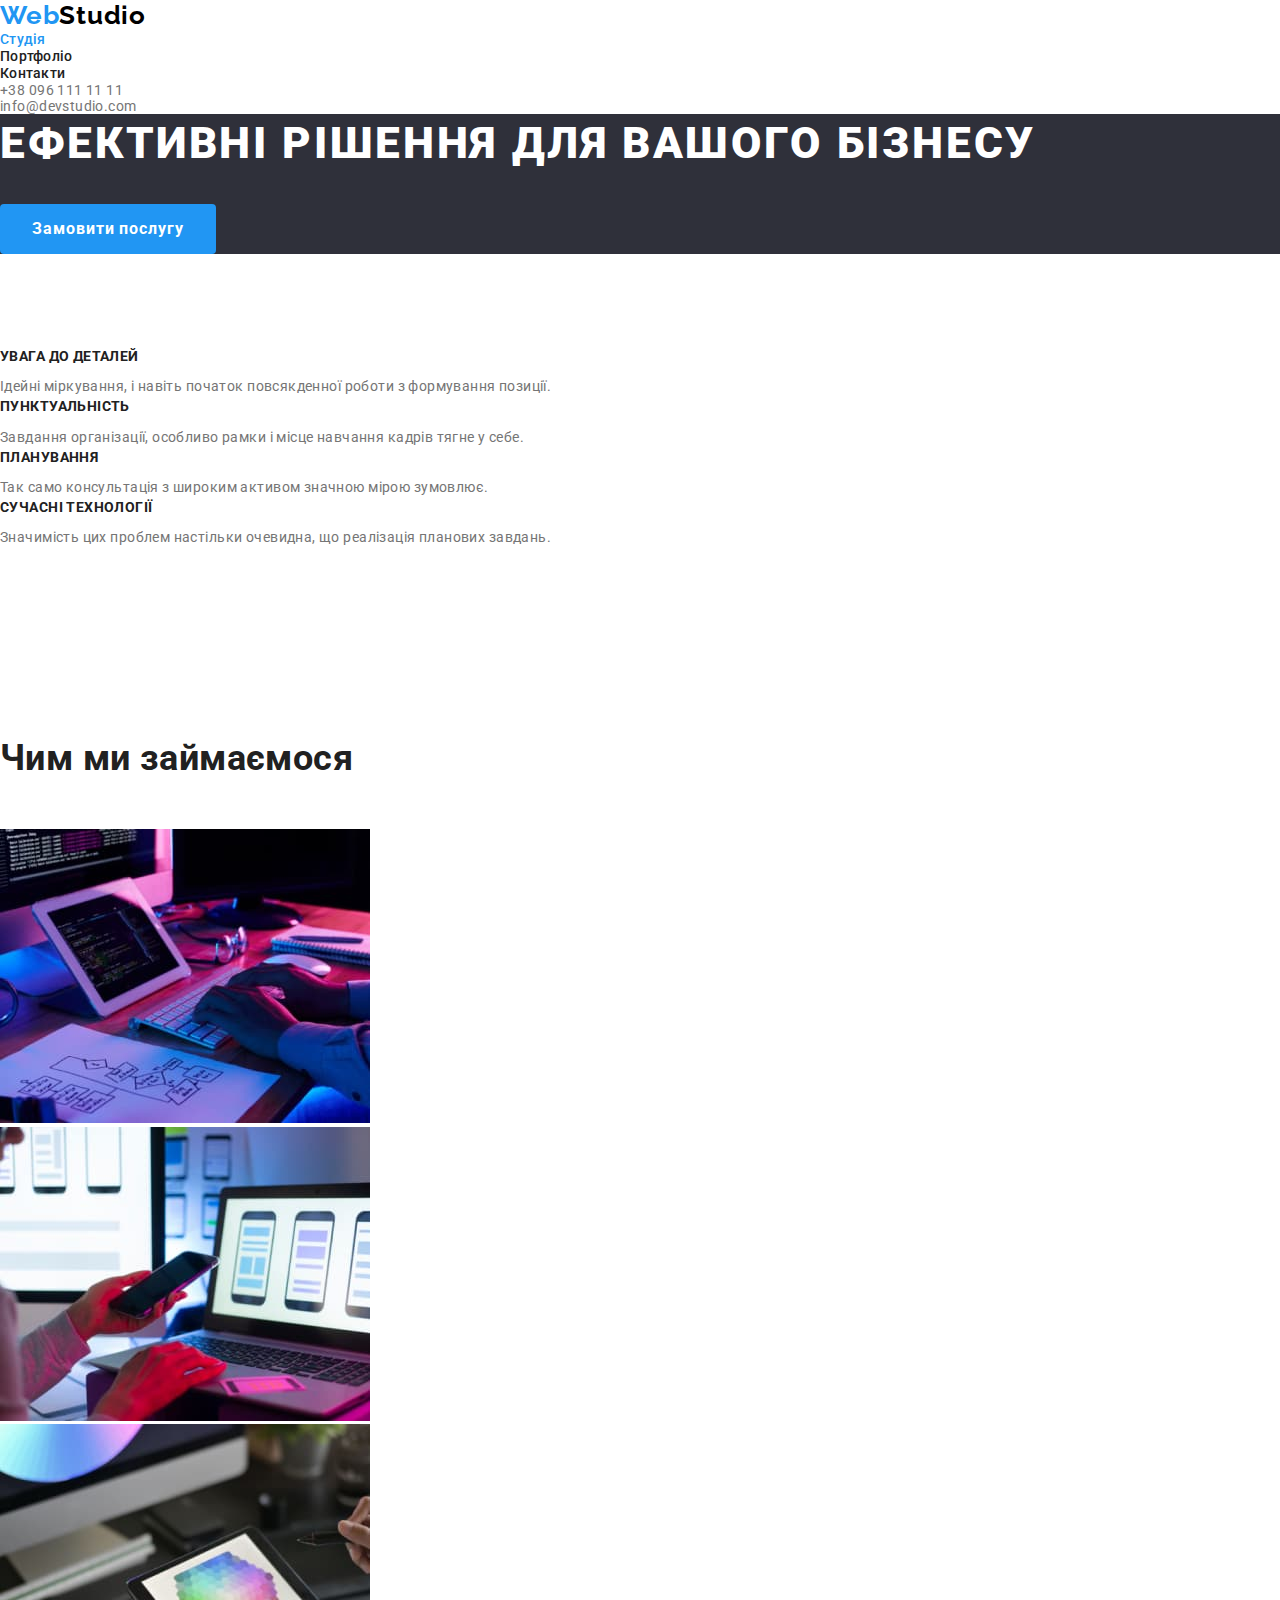
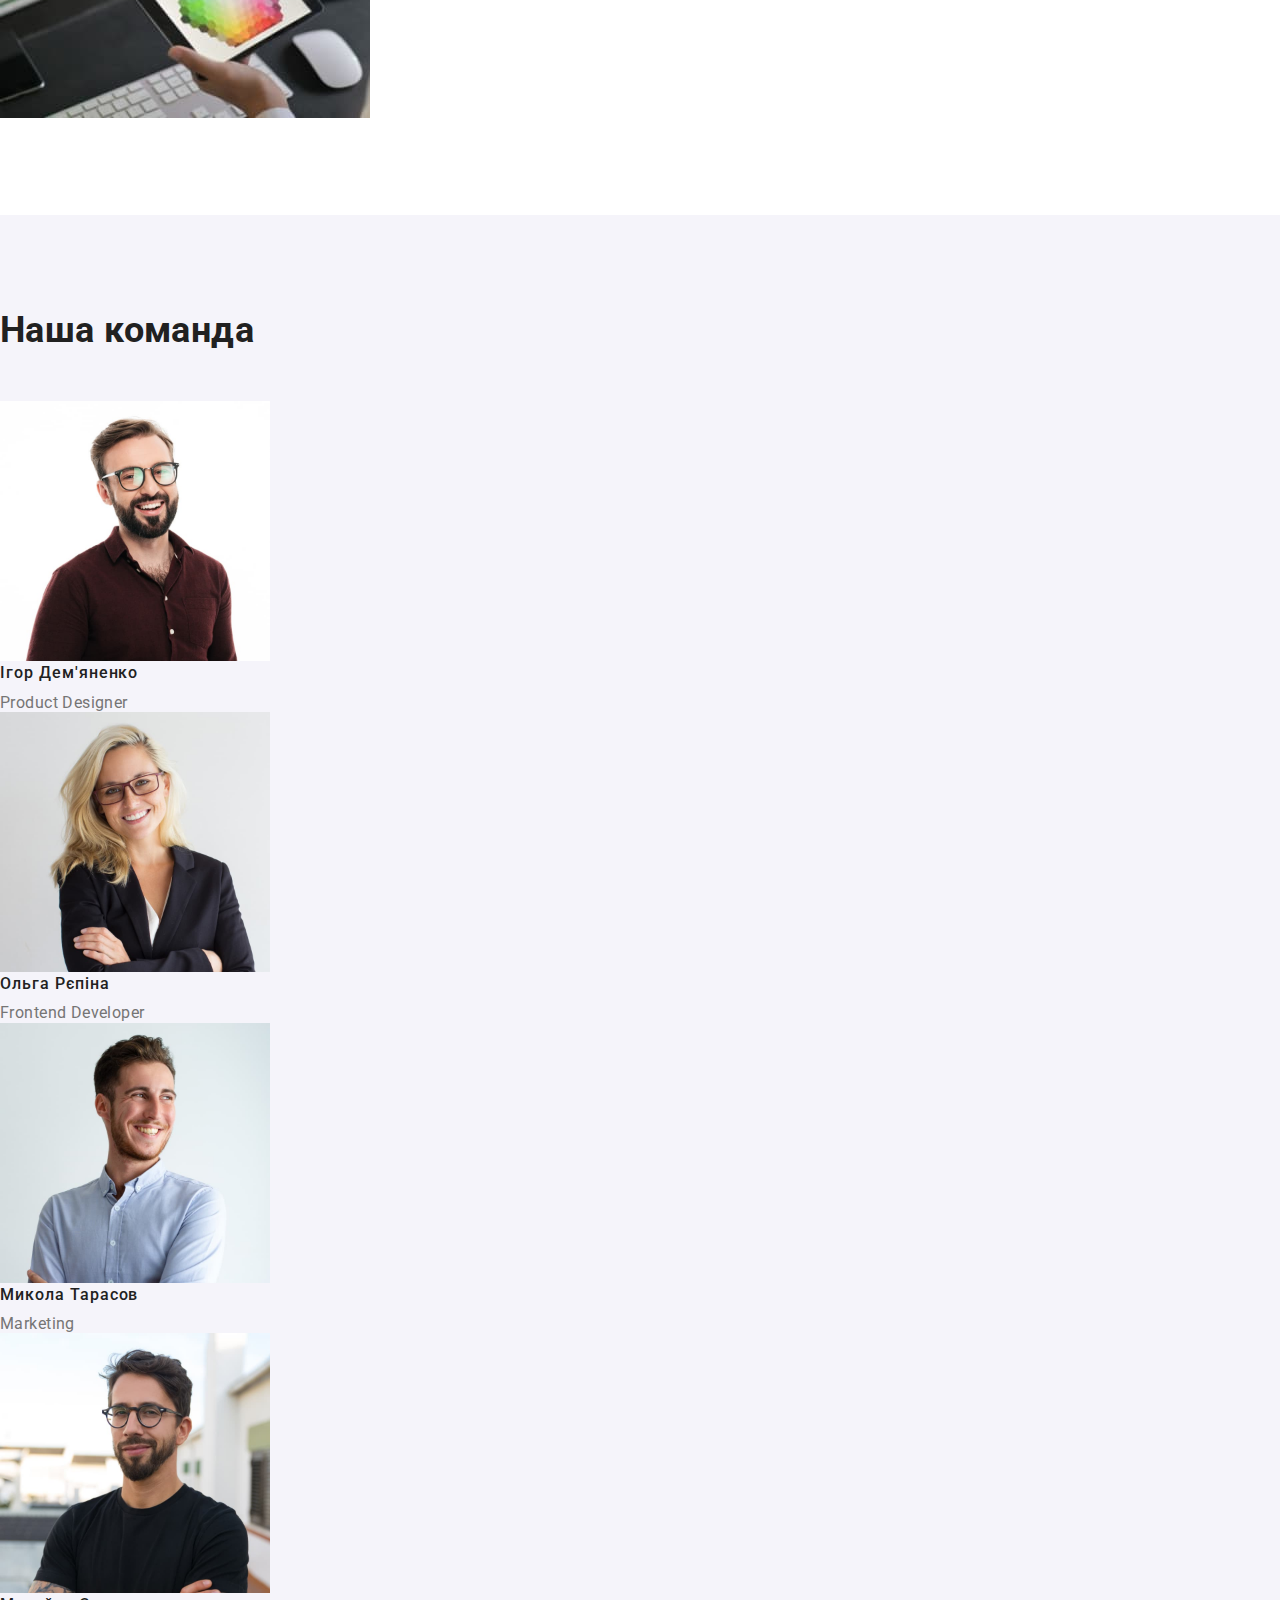
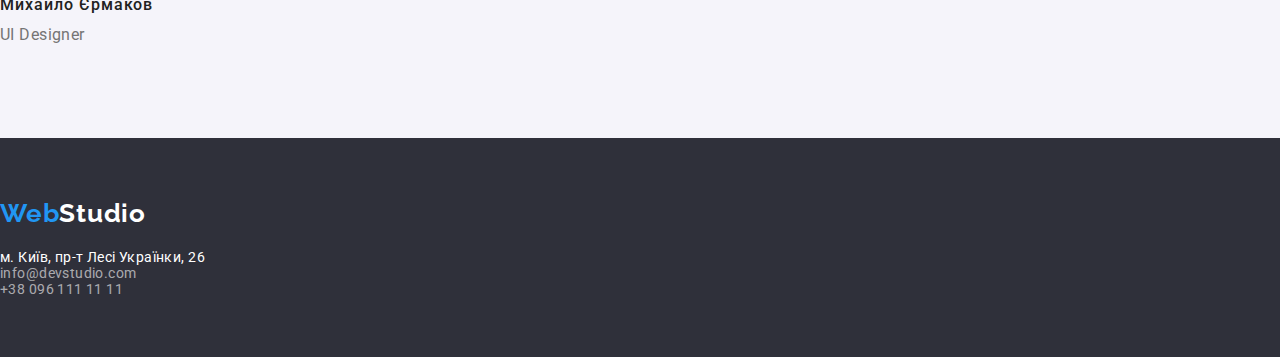
==== index.html @ 9800f2b8 "добавляє усі файли з ДЗ№2" ====
<!DOCTYPE html>
<html lang="uk">
  <head>
    <meta charset="UTF-8" />
    <meta http-equiv="X-UA-Compatible" content="IE=edge" />
    <meta name="viewport" content="width=device-width, initial-scale=1.0" />
    <title>Document</title>
    <link
      href="https://fonts.googleapis.com/css2?family=Raleway:wght@700&family=Roboto:wght@400;500;700;900&display=swap"
      rel="stylesheet"
    />
    <link
      rel="stylesheet"
      href="https://cdnjs.cloudflare.com/ajax/libs/modern-normalize/1.1.0/modern-normalize.min.css"
    />
    <link rel="stylesheet" href="./css/styles.css" />
  </head>
  <body>
    <!-- NAVIGATION -->
    <header>
      <a href="/index.html" class="logo">Web<span class="header-logo-studio">Studio</span> </a>
      <nav class="nav-menu">
        <ul>
          <li>
            <a class="nav-list-item current" href="./index.html">Студія</a>
          </li>
          <li>
            <a class="nav-list-item" href="./portfolio.html">Портфоліо</a>
          </li>
          <li>
            <a class="nav-list-item" href="#">Контакти</a>
          </li>
        </ul>
      </nav>
      <ul class="contact-menu">
        <li><a class="contact-link" href="tel:+380961111111">+38 096 111 11 11</a></li>
        <li><a class="contact-link" href="mailto:info@devstudio.com">info@devstudio.com</a></li>
      </ul>
    </header>

    <!-- CONTENT -->
    <main class="section">
      <!-- Герой -->
      <div class="hero">
        <h1 class="hero-title">Ефективні рішення для вашого бізнесу</h1>
        <button class="hero-btn btn" type="button">Замовити послугу</button>
      </div>

      <!-- FEATURES -->
      <section class="features">
        <h2 class="visually-hidden">Особливості</h2>
        <!-- Список особливостей -->
        <ul class="features-list">
          <li class="features-list-item">
            <h3 class="features-list-item title">Увага до деталей</h3>
            <p class="features-list-item text">
              Ідейні міркування, і навіть початок повсякденної роботи з формування позиції.
            </p>
          </li>
          <li>
            <h3 class="features-list-item title">Пунктуальність</h3>
            <p class="features-list-item text">
              Завдання організації, особливо рамки і місце навчання кадрів тягне у себе.
            </p>
          </li>
          <li>
            <h3 class="features-list-item title">Планування</h3>
            <p class="features-list-item text">
              Так само консультація з широким активом значною мірою зумовлює.
            </p>
          </li>
          <li>
            <h3 class="features-list-item title">Cучасні технології</h3>
            <p class="features-list-item text">
              Значимість цих проблем настільки очевидна, що реалізація планових завдань.
            </p>
          </li>
        </ul>
      </section>
      <!-- Чим займаємося -->

      <section class="our-works">
        <h2 class="our-works title">Чим ми займаємося</h2>
        <ul class="our-works-list">
          <li class="list-item">
            <img src="./images/img1.jpg" width="370" alt="<Будує структуру сайту" />
          </li>
          <li class="list-item">
            <img src="./images/img2.jpg" width="370" alt="<Перевіряє адаптивність" />
          </li>
          <li class="list-item">
            <img src="./images/img3.jpg" width="370" alt="<підбирає кольорову гамму" />
          </li>
        </ul>
      </section>

      <!-- TEAM -->
      <section class="team">
        <h2 class="team title">Наша команда</h2>
        <ul class="team-list">
          <li class="list-item">
            <article class="card">
              <img
                class="card-img"
                src="./images/img4.jpg"
                width="270"
                alt="Фото Ігора Дем'яненка"
              />
              <h3 class="card-title">Ігор Дем'яненко</h3>
              <p class="card-text">Product Designer</p>
            </article>
          </li>
          <li class="list-item">
            <article class="card">
              <img class="card-img" src="./images/img5.jpg" width="270" alt="Фото Ольги Рєпіної" />
              <h3 class="card-title">Ольга Рєпіна</h3>
              <p class="card-text">Frontend Developer</p>
            </article>
          </li>
          <li class="list-item">
            <article class="card">
              <img
                class="card-img"
                src="./images/img6.jpg"
                width="270"
                alt="Фото Миколи Тарасова"
              />
              <h3 class="card-title">Микола Тарасов</h3>
              <p class="card-text">Marketing</p>
            </article>
          </li>
          <li class="list-item">
            <article class="card">
              <img
                class="card-img"
                src="./images/img7.jpg"
                width="270"
                alt="Фото Михайла Єрмакова"
              />
              <h3 class="card-title">Михайло Єрмаков</h3>
              <p class="card-text">UI Designer</p>
            </article>
          </li>
        </ul>
      </section>
    </main>

    <!-- FOOTER -->
    <footer>
      <a href="/index.html" class="logo"> Web<span class="footer-logo-studio">Studio</span> </a>
      <address>
        <ul class="address-list">
          <li>
            <a
              class="map-link"
              href="https://goo.gl/maps/xNYMieT5mnS4n3E98"
              target="_blank"
              rel="noopener nofollow noreferrer"
              >м. Київ, пр-т Лесі Українки, 26</a
            >
          </li>
          <li><a href="mailto:info@devstudio.com">info@devstudio.com</a></li>
          <li><a href="tel:+380961111111">+38 096 111 11 11</a></li>
        </ul>
      </address>
    </footer>
  </body>
</html>
---- css/styles.css ----
:root {
  --title-black-color: #212121;
  --text-color: #757575;
  --blue-color: #2196f3;
  --white-color: #ffffff;
  --background-white: #f5f5f5;
  --background-gray: #f5f4fa;
  --footer-color: #2f303a;
  --address-color: rgba(255, 255, 255, 0.6);
  --outline: 2px solid tomato;
  --logo-black-color: #000000;
  --s: #eeeeee;

  --ss: #ececec;
}

/* ЗАГАЛЬНІ ПРАВИЛА */
html {
  box-sizing: border-box;
}

a {
  text-decoration: none;
}

ul {
  list-style-type: none;
  padding: 0;
  margin: 0;
}

body {
  font-family: roboto, sans-serif;
  font-size: 14px;
  letter-spacing: 0.03em;

  color: var(--text-color);
}
button {
  font-family: roboto, sans-serif;
}

h2,
h3,
h4,
h5,
h6 {
  color: var(--title-black-color);
  margin: 0;
  font-weight: 700;
}

h2 {
  font-size: 36px;
  line-height: 1.17;
  margin-bottom: 50px;
}

.visually-hidden {
  position: absolute;
  width: 1px;
  height: 1px;
  margin: -1px;
  border: 0;
  padding: 0;

  white-space: nowrap;
  clip-path: inset(100%);
  clip: rect(0 0 0 0);
  overflow: hidden;
}

/* HEADER */
.logo {
  font-family: Raleway, sans-serif;
  font-weight: 700;
  font-size: 26px;
  line-height: 1.19;
  /* identical to box height */
  letter-spacing: 0.03em;
  color: var(--blue-color);
}
.header-logo-studio {
  color: var(--logo-black-color);
}

.nav-list-item {
  font-weight: 500;
  font-size: 14px;
  line-height: 1.14;
  letter-spacing: 0.02em;

  color: var(--title-black-color);
}

.contact-menu a {
  color: var(--text-color);
}
.nav-menu a:hover,
.nav-menu a:focus,
.contact-menu a:hover,
.contact-menu a:focus,
.address-list a:hover,
.address-list a:focus {
  color: var(--blue-color);
}
.current {
  color: var(--blue-color);
}

.hero-title {
  font-weight: 900;
  font-size: 44px;
  line-height: 1.36;
  letter-spacing: 0.06em;
  text-transform: uppercase;
  margin: 0;

  color: var(--white-color);
}
.hero {
  background-color: var(--footer-color);
}
.hero-btn {
  font-weight: 700;
  font-size: 16px;
  line-height: 1.875;
  letter-spacing: 0.06em;

  min-width: 216px;
  height: 50px;

  color: var(--white-color);
  background-color: var(--blue-color);
  margin-top: 30px;
}
.btn {
  display: inline;
  border-radius: 4px;
  border: none;
  cursor: pointer;
}

/* FEATURES */

.features-list-item.title {
  text-transform: uppercase;
  font-size: 14px;
  line-height: 1.17;

  margin-bottom: 10px;
}
.features-list-item.text {
  font-size: 14px;
  line-height: 24px;
  /* or 171% */
  margin: 0;
  letter-spacing: 0.03em;

  color: var(--text-color);
}
section {
  padding: 94px 0;
}

/* OUR-WORKS */

/* TEAM */
section.team {
  background-color: var(--background-gray);
}
.card-title {
  font-weight: 500;
  font-size: 16px;
  line-height: 1.17;
  letter-spacing: 0.06em;
  margin-bottom: 10px;
}
.card-text {
  font-size: 16px;
  line-height: 1.19;
  color: var(--text-color);
  margin: 0;
}

/* FOOTER */
footer {
  background-color: var(--footer-color);
  padding: 60px 0;
}
address a {
  font-style: normal;
  color: var(--address-color);
}
.map-link {
  color: #ffffff;
}
footer .logo {
  display: inline-block;
  margin-bottom: 20px;
}
.footer-logo-studio {
  color: var(--white-color);
}

/* PORTFOLIO */
.filter-btn {
  font-weight: 500;
  font-size: 16px;
  line-height: 1.62;
  text-align: center;
  letter-spacing: 0.03em;

  min-width: 73px;
  height: 38px;

  padding: 6px 22px;
  margin-bottom: 50px;

  color: var(--title-black-color);
  background: var(--background-gray);
}
.filter .hidden {
  color: var(--title-black-color);
}
.works h2 {
  font-weight: 700;
  font-size: 18px;
  line-height: 2;
  letter-spacing: 0.06em;
  margin: 0 0 4px 0;

  color: var(--title-black-color);
}
.works p {
  font-size: 16px;
  line-height: 1.88;
  margin: 0;

  color: var(--text-color);
}
.filter-btn:hover,
.filter-btn:focus {
  background-color: var(--blue-color);
  color: var(--white-color);
}
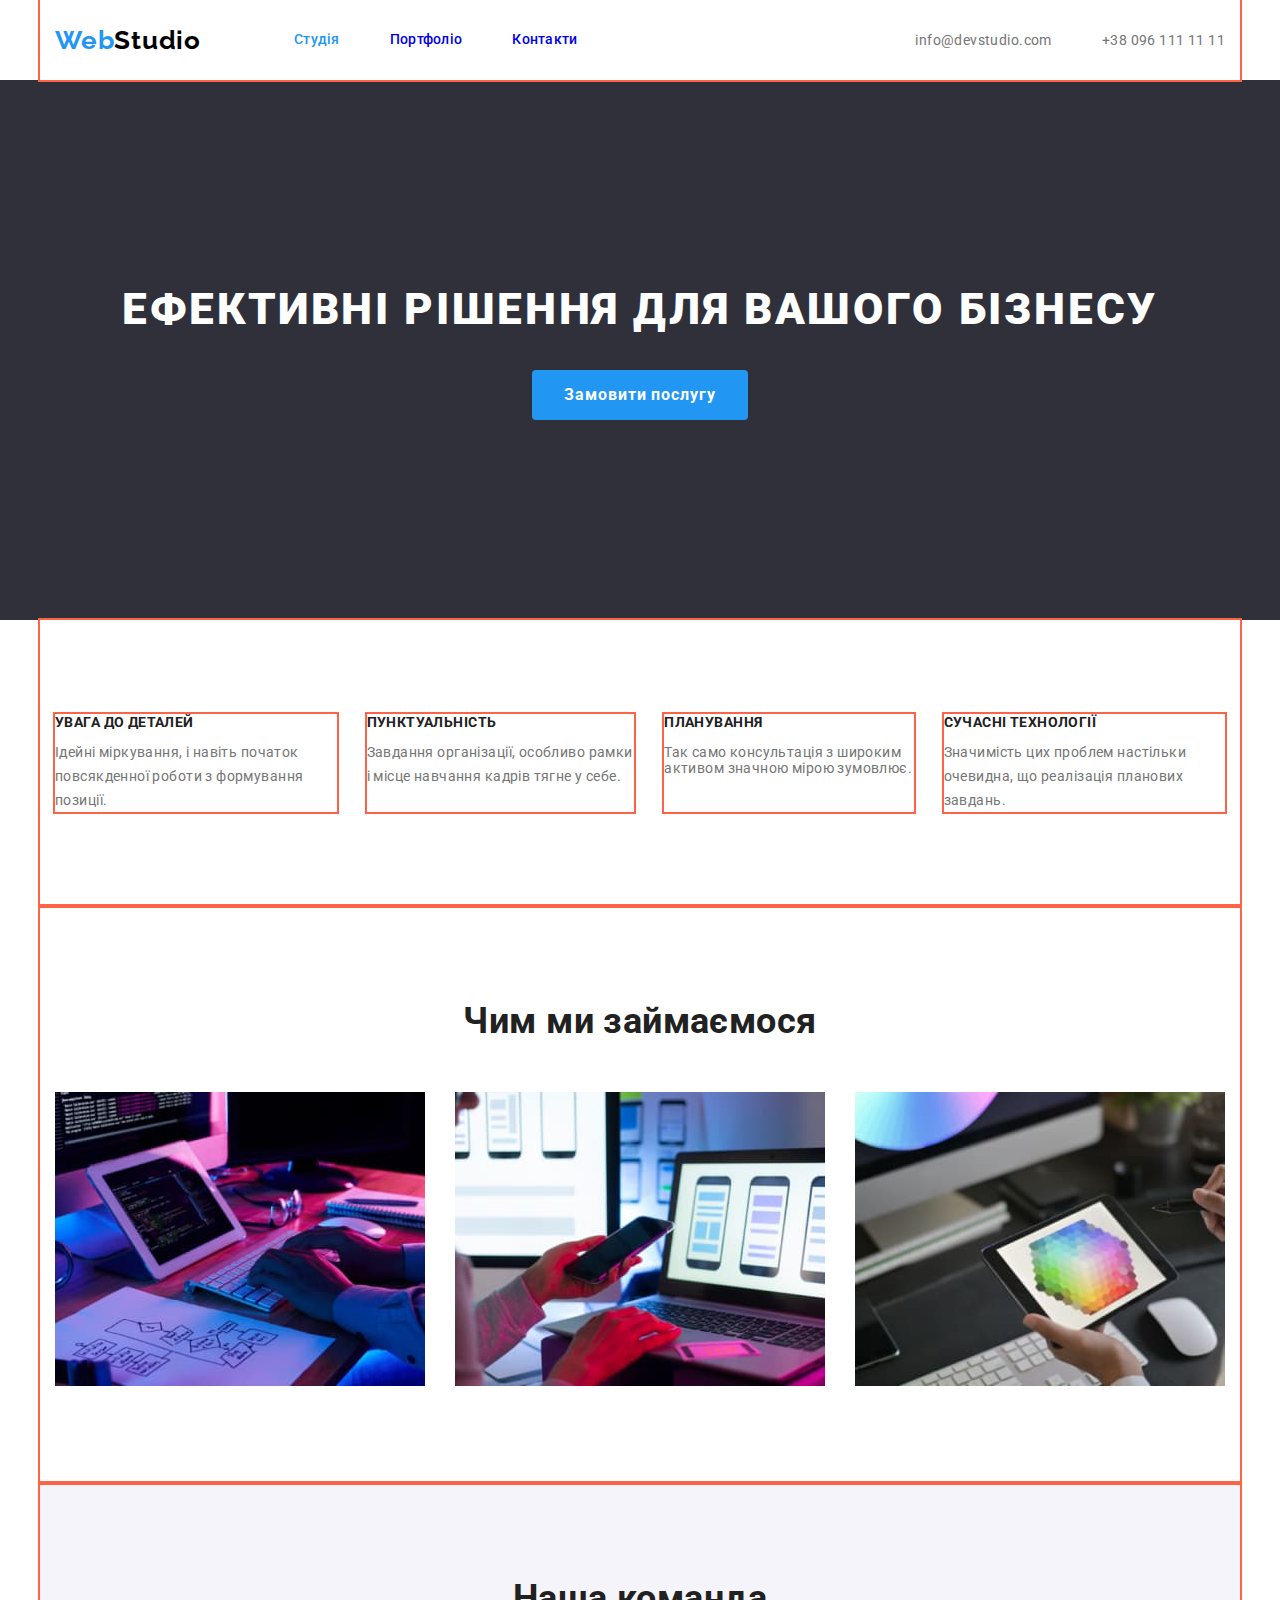
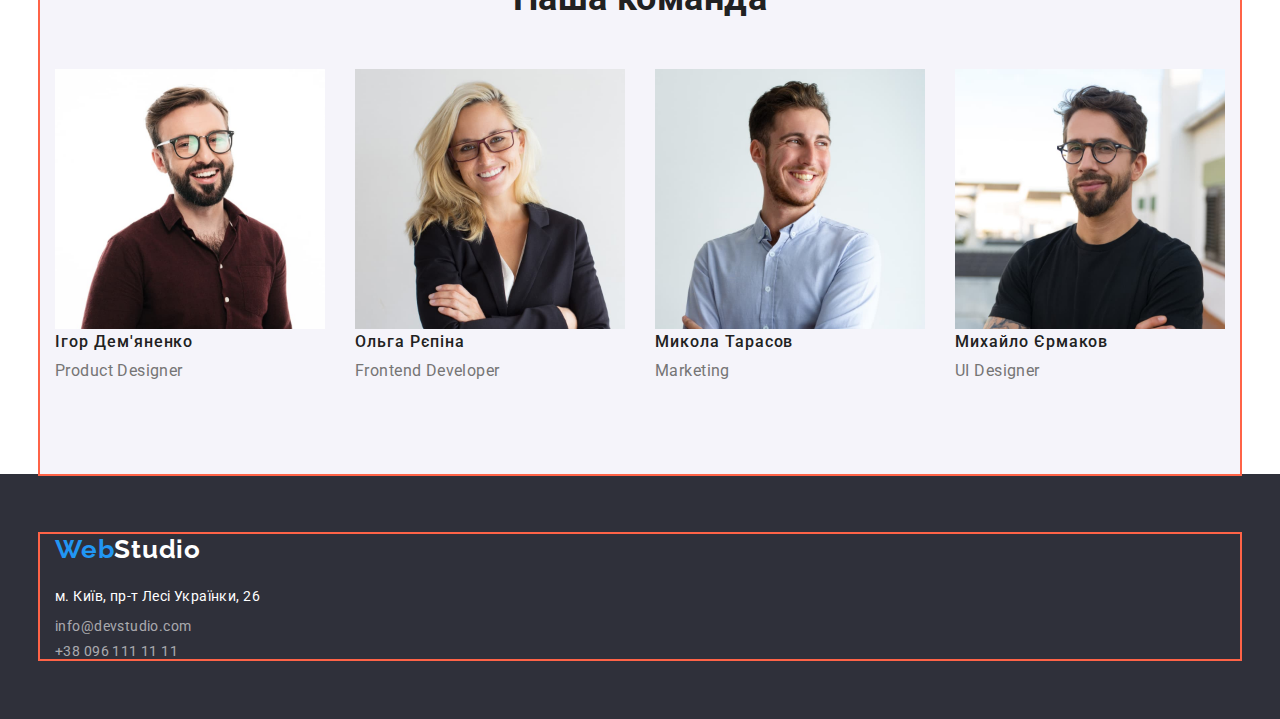
==== commit e6bf041f: "Оформляє повністю index" ====
--- a/index.html
+++ b/index.html
@@ -17,29 +17,36 @@
   </head>
   <body>
     <!-- NAVIGATION -->
-    <header>
-      <a href="/index.html" class="logo">Web<span class="header-logo-studio">Studio</span> </a>
-      <nav class="nav-menu">
-        <ul>
+    <header class="section">
+      <div class="header-container container">
+        <a href="/index.html" class="logo">Web<span class="header-logo-studio">Studio</span> </a>
+        <div class="nav-menu">
+          <nav>
+            <ul class="nav-list">
+              <li class="nav-list-item">
+                <a class="current" href="./index.html">Студія</a>
+              </li>
+              <li class="nav-list-item">
+                <a href="./portfolio.html">Портфоліо</a>
+              </li>
+              <li class="nav-list-item">
+                <a href="#">Контакти</a>
+              </li>
+            </ul>
+          </nav>
+        </div>
+
+        <ul class="contact-menu">
           <li>
-            <a class="nav-list-item current" href="./index.html">Студія</a>
+            <a class="contact-link mail" href="mailto:info@devstudio.com">info@devstudio.com</a>
           </li>
-          <li>
-            <a class="nav-list-item" href="./portfolio.html">Портфоліо</a>
-          </li>
-          <li>
-            <a class="nav-list-item" href="#">Контакти</a>
-          </li>
+          <li><a class="contact-link" href="tel:+380961111111">+38 096 111 11 11</a></li>
         </ul>
-      </nav>
-      <ul class="contact-menu">
-        <li><a class="contact-link" href="tel:+380961111111">+38 096 111 11 11</a></li>
-        <li><a class="contact-link" href="mailto:info@devstudio.com">info@devstudio.com</a></li>
-      </ul>
+      </div>
     </header>
 
     <!-- CONTENT -->
-    <main class="section">
+    <main>
       <!-- Герой -->
       <div class="hero">
         <h1 class="hero-title">Ефективні рішення для вашого бізнесу</h1>
@@ -47,31 +54,30 @@
       </div>
 
       <!-- FEATURES -->
-      <section class="features">
+      <section class="features section">
         <h2 class="visually-hidden">Особливості</h2>
         <!-- Список особливостей -->
-        <ul class="features-list">
-          <li class="features-list-item">
-            <h3 class="features-list-item title">Увага до деталей</h3>
-            <p class="features-list-item text">
+        <div class="container"></div>
+        <ul class="features-list container">
+          <li class="features-list-item outline">
+            <h3 class="title">Увага до деталей</h3>
+            <p class="text">
               Ідейні міркування, і навіть початок повсякденної роботи з формування позиції.
             </p>
           </li>
-          <li>
-            <h3 class="features-list-item title">Пунктуальність</h3>
-            <p class="features-list-item text">
+          <li class="features-list-item outline">
+            <h3 class="title">Пунктуальність</h3>
+            <p class="text">
               Завдання організації, особливо рамки і місце навчання кадрів тягне у себе.
             </p>
           </li>
-          <li>
-            <h3 class="features-list-item title">Планування</h3>
-            <p class="features-list-item text">
-              Так само консультація з широким активом значною мірою зумовлює.
-            </p>
+          <li class="features-list-item outline">
+            <h3 class="title">Планування</h3>
+            <p class="ext">Так само консультація з широким активом значною мірою зумовлює.</p>
           </li>
-          <li>
-            <h3 class="features-list-item title">Cучасні технології</h3>
-            <p class="features-list-item text">
+          <li class="features-list-item outline">
+            <h3 class="title">Cучасні технології</h3>
+            <p class="text">
               Значимість цих проблем настільки очевидна, що реалізація планових завдань.
             </p>
           </li>
@@ -79,7 +85,7 @@
       </section>
       <!-- Чим займаємося -->
 
-      <section class="our-works">
+      <section class="our-works section">
         <h2 class="our-works title">Чим ми займаємося</h2>
         <ul class="our-works-list">
           <li class="list-item">
@@ -95,10 +101,10 @@
       </section>
 
       <!-- TEAM -->
-      <section class="team">
+      <section class="team section">
         <h2 class="team title">Наша команда</h2>
         <ul class="team-list">
-          <li class="list-item">
+          <li class="team-list-item">
             <article class="card">
               <img
                 class="card-img"
@@ -110,14 +116,14 @@
               <p class="card-text">Product Designer</p>
             </article>
           </li>
-          <li class="list-item">
+          <li class="team-list-item">
             <article class="card">
               <img class="card-img" src="./images/img5.jpg" width="270" alt="Фото Ольги Рєпіної" />
               <h3 class="card-title">Ольга Рєпіна</h3>
               <p class="card-text">Frontend Developer</p>
             </article>
           </li>
-          <li class="list-item">
+          <li class="team-list-item">
             <article class="card">
               <img
                 class="card-img"
@@ -129,7 +135,7 @@
               <p class="card-text">Marketing</p>
             </article>
           </li>
-          <li class="list-item">
+          <li class="team-list-item">
             <article class="card">
               <img
                 class="card-img"
@@ -147,22 +153,26 @@
 
     <!-- FOOTER -->
     <footer>
-      <a href="/index.html" class="logo"> Web<span class="footer-logo-studio">Studio</span> </a>
-      <address>
-        <ul class="address-list">
-          <li>
-            <a
-              class="map-link"
-              href="https://goo.gl/maps/xNYMieT5mnS4n3E98"
-              target="_blank"
-              rel="noopener nofollow noreferrer"
-              >м. Київ, пр-т Лесі Українки, 26</a
-            >
-          </li>
-          <li><a href="mailto:info@devstudio.com">info@devstudio.com</a></li>
-          <li><a href="tel:+380961111111">+38 096 111 11 11</a></li>
-        </ul>
-      </address>
+      <div class="section">
+        <a href="/index.html" class="logo"> Web<span class="footer-logo-studio">Studio</span> </a>
+        <address>
+          <ul class="address-list">
+            <li class="address-list-item">
+              <a
+                class="map-link"
+                href="https://goo.gl/maps/xNYMieT5mnS4n3E98"
+                target="_blank"
+                rel="noopener nofollow noreferrer"
+                >м. Київ, пр-т Лесі Українки, 26</a
+              >
+            </li>
+            <li class="address-list-item">
+              <a href="mailto:info@devstudio.com">info@devstudio.com</a>
+            </li>
+            <li class="address-list-item"><a href="tel:+380961111111">+38 096 111 11 11</a></li>
+          </ul>
+        </address>
+      </div>
     </footer>
   </body>
 </html>
--- a/css/styles.css
+++ b/css/styles.css
@@ -9,6 +9,7 @@
   --address-color: rgba(255, 255, 255, 0.6);
   --outline: 2px solid tomato;
   --logo-black-color: #000000;
+  --hover-hero-btn-color: #188ce8;
   --s: #eeeeee;
 
   --ss: #ececec;
@@ -17,6 +18,11 @@
 /* ЗАГАЛЬНІ ПРАВИЛА */
 html {
   box-sizing: border-box;
+}
+*,
+*::before,
+*::after {
+  box-sizing: inherit;
 }
 
 a {
@@ -70,7 +76,26 @@
   overflow: hidden;
 }
 
+.section {
+  width: 1200px;
+  padding-left: 15px;
+  padding-right: 15px;
+
+  outline: var(--outline);
+
+  margin-left: auto;
+  margin-right: auto;
+}
+.container {
+  display: flex;
+  margin-left: auto;
+}
+.outline {
+  outline: var(--outline);
+}
+
 /* HEADER */
+
 .logo {
   font-family: Raleway, sans-serif;
   font-weight: 700;
@@ -85,6 +110,9 @@
 }
 
 .nav-list-item {
+  margin-top: 32px;
+  margin-bottom: 32px;
+
   font-weight: 500;
   font-size: 14px;
   line-height: 1.14;
@@ -92,7 +120,18 @@
 
   color: var(--title-black-color);
 }
-
+.nav-list-item a {
+  padding-top: 32px;
+  padding-bottom: 32px;
+}
+.nav-list-item:not(:first-child) {
+  margin-left: 50px;
+}
+
+.contact-menu,
+.nav-list {
+  display: flex;
+}
 .contact-menu a {
   color: var(--text-color);
 }
@@ -107,50 +146,79 @@
 .current {
   color: var(--blue-color);
 }
-
+.nav-menu {
+  display: flex;
+  margin-left: 93px;
+  margin-right: auto;
+}
+.mail {
+  margin-right: 50px;
+}
+.header-container {
+  align-items: center;
+}
+/* ====================================HERO======================================= */
 .hero-title {
+  margin: 0;
+
   font-weight: 900;
   font-size: 44px;
   line-height: 1.36;
   letter-spacing: 0.06em;
   text-transform: uppercase;
-  margin: 0;
+  text-align: center;
 
   color: var(--white-color);
 }
 .hero {
   background-color: var(--footer-color);
+  padding-bottom: 200px;
+  padding-top: 200px;
 }
 .hero-btn {
+  min-width: 216px;
+  height: 50px;
+
   font-weight: 700;
   font-size: 16px;
   line-height: 1.875;
   letter-spacing: 0.06em;
 
-  min-width: 216px;
-  height: 50px;
-
   color: var(--white-color);
   background-color: var(--blue-color);
   margin-top: 30px;
+  margin-left: auto;
+  margin-right: auto;
+}
+.hero-btn:hover,
+.hero-btn:focus {
+  color: var(--white-color);
+  background-color: var(--hover-hero-btn-color);
 }
 .btn {
-  display: inline;
+  display: block;
   border-radius: 4px;
   border: none;
   cursor: pointer;
 }
 
-/* FEATURES */
-
-.features-list-item.title {
+/* ====================================FEATURES=============================*/
+.features-list-item {
+  display: block;
+  width: calc((100% - 30 * 3) / 4);
+  align-items: flex-start;
+}
+.features-list-item:not(:last-child) {
+  margin-right: 30px;
+}
+.features-list-item .title {
   text-transform: uppercase;
   font-size: 14px;
   line-height: 1.17;
 
   margin-bottom: 10px;
 }
-.features-list-item.text {
+.features-list-item .text {
   font-size: 14px;
   line-height: 24px;
   /* or 171% */
@@ -163,11 +231,29 @@
   padding: 94px 0;
 }
 
-/* OUR-WORKS */
-
-/* TEAM */
+/* =================================OUR-WORKS=============================== */
+.our-works.title {
+  text-align: center;
+}
+.our-works-list {
+  display: flex;
+}
+.list-item:not(:last-child) {
+  margin-right: 30px;
+}
+/* ====================================TEAM======================================= */
 section.team {
   background-color: var(--background-gray);
+}
+.team.title {
+  text-align: center;
+}
+.team-list {
+  display: flex;
+}
+
+.team-list-item:not(:last-child) {
+  margin-right: 30px;
 }
 .card-title {
   font-weight: 500;
@@ -183,7 +269,7 @@
   margin: 0;
 }
 
-/* FOOTER */
+/* ========================================FOOTER================================== */
 footer {
   background-color: var(--footer-color);
   padding: 60px 0;
@@ -192,8 +278,12 @@
   font-style: normal;
   color: var(--address-color);
 }
+.address-list-item:not(:last-child) {
+  margin-bottom: 9px;
+}
 .map-link {
   color: #ffffff;
+  line-height: 1.71;
 }
 footer .logo {
   display: inline-block;
@@ -203,7 +293,7 @@
   color: var(--white-color);
 }
 
-/* PORTFOLIO */
+/* ==================================PORTFOLIO===================================== */
 .filter-btn {
   font-weight: 500;
   font-size: 16px;
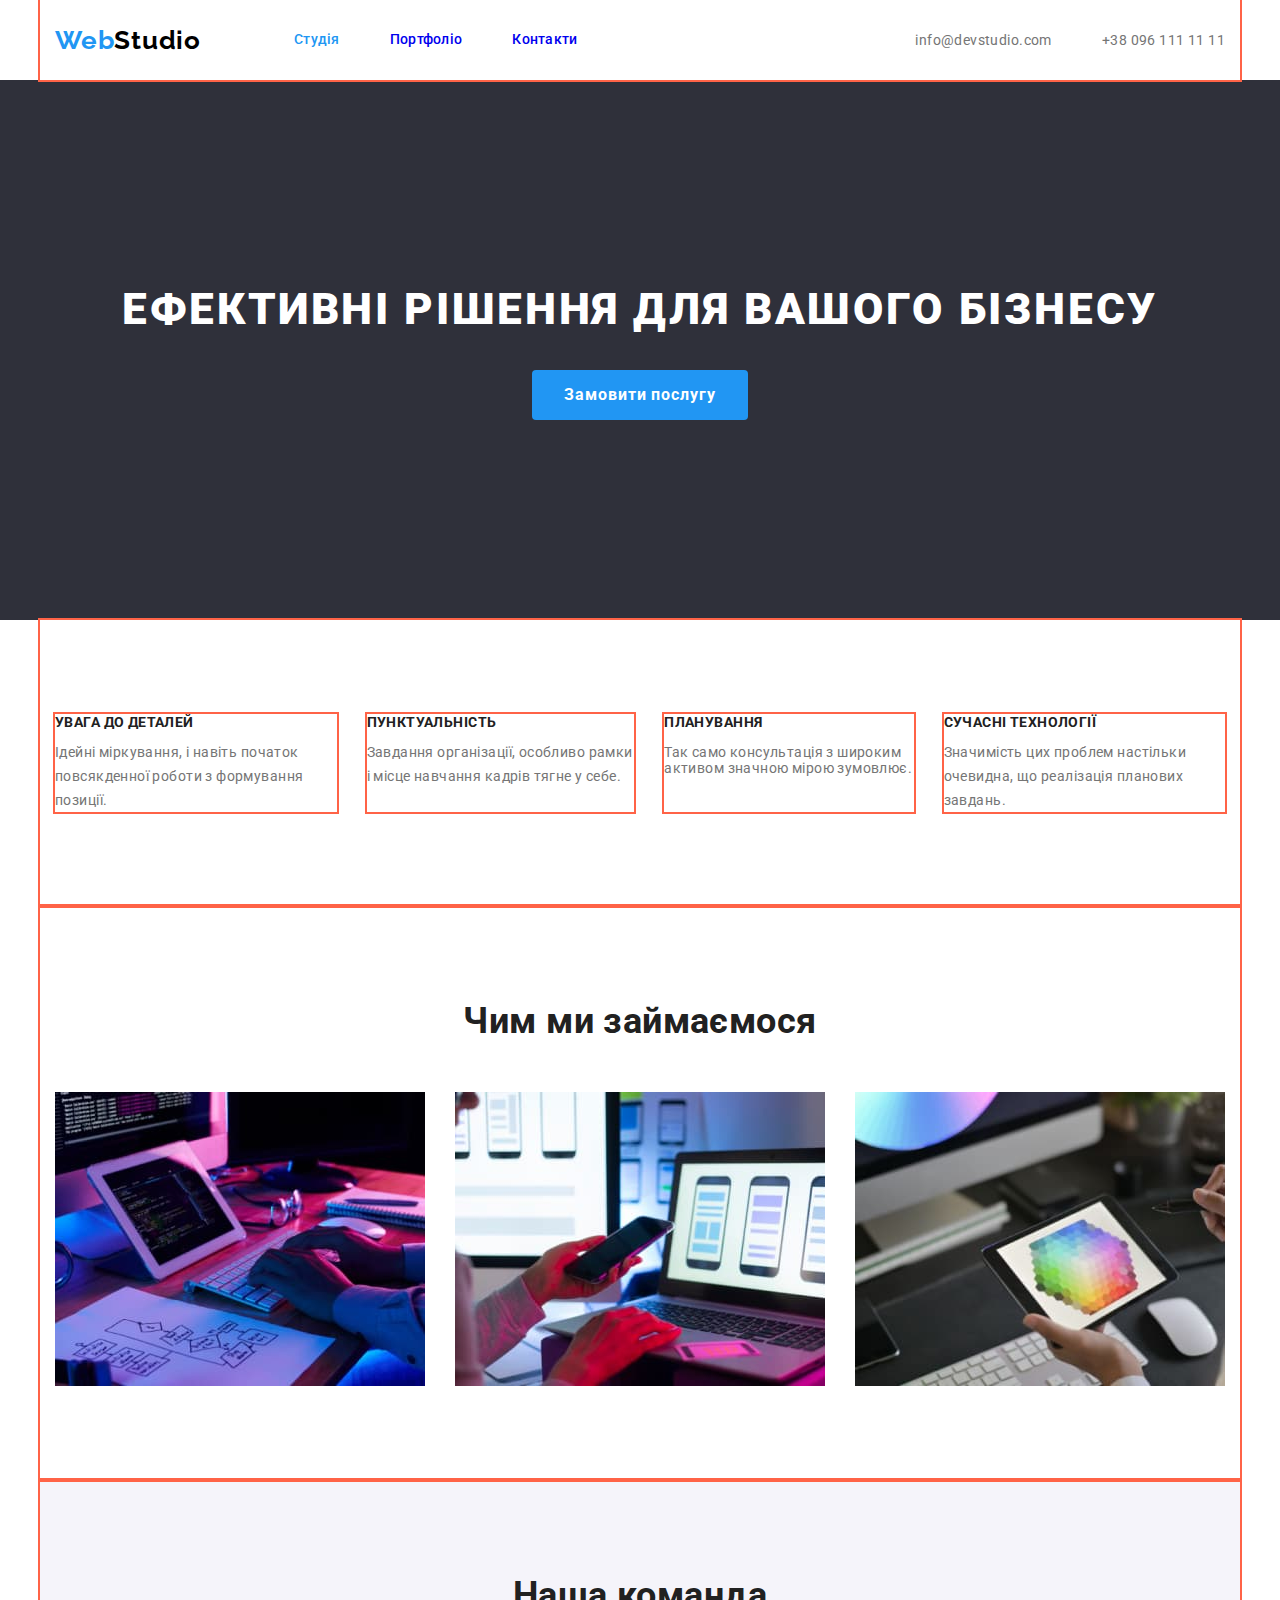
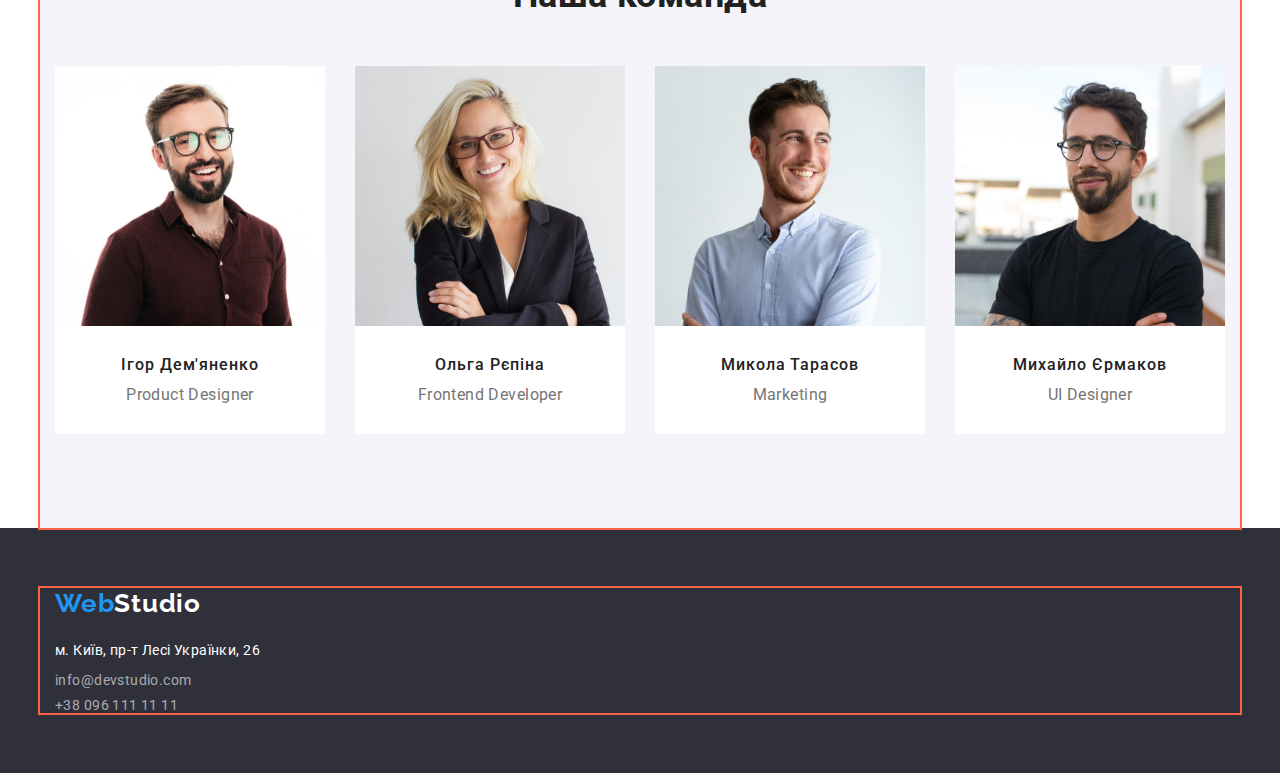
==== commit 481d5e39: "оформляє дз індекс та портфоліо" ====
--- a/index.html
+++ b/index.html
@@ -112,15 +112,19 @@
                 width="270"
                 alt="Фото Ігора Дем'яненка"
               />
-              <h3 class="card-title">Ігор Дем'яненко</h3>
-              <p class="card-text">Product Designer</p>
+              <div class="card-text-container">
+                <h3 class="card-title">Ігор Дем'яненко</h3>
+                <p class="card-text">Product Designer</p>
+              </div>
             </article>
           </li>
           <li class="team-list-item">
             <article class="card">
               <img class="card-img" src="./images/img5.jpg" width="270" alt="Фото Ольги Рєпіної" />
-              <h3 class="card-title">Ольга Рєпіна</h3>
-              <p class="card-text">Frontend Developer</p>
+              <div class="card-text-container">
+                <h3 class="card-title">Ольга Рєпіна</h3>
+                <p class="card-text">Frontend Developer</p>
+              </div>
             </article>
           </li>
           <li class="team-list-item">
@@ -131,8 +135,10 @@
                 width="270"
                 alt="Фото Миколи Тарасова"
               />
-              <h3 class="card-title">Микола Тарасов</h3>
-              <p class="card-text">Marketing</p>
+              <div class="card-text-container">
+                <h3 class="card-title">Микола Тарасов</h3>
+                <p class="card-text">Marketing</p>
+              </div>
             </article>
           </li>
           <li class="team-list-item">
@@ -143,8 +149,10 @@
                 width="270"
                 alt="Фото Михайла Єрмакова"
               />
-              <h3 class="card-title">Михайло Єрмаков</h3>
-              <p class="card-text">UI Designer</p>
+              <div class="card-text-container">
+                <h3 class="card-title">Михайло Єрмаков</h3>
+                <p class="card-text">UI Designer</p>
+              </div>
             </article>
           </li>
         </ul>
--- a/css/styles.css
+++ b/css/styles.css
@@ -61,6 +61,9 @@
   line-height: 1.17;
   margin-bottom: 50px;
 }
+li img {
+  display: block;
+}
 
 .visually-hidden {
   position: absolute;
@@ -88,7 +91,6 @@
 }
 .container {
   display: flex;
-  margin-left: auto;
 }
 .outline {
   outline: var(--outline);
@@ -157,7 +159,7 @@
 .header-container {
   align-items: center;
 }
-/* ====================================HERO======================================= */
+/** ====================================HERO=================================== */
 .hero-title {
   margin: 0;
 
@@ -202,7 +204,7 @@
   cursor: pointer;
 }
 
-/* ====================================FEATURES=============================*/
+/** ====================================FEATURES=============================*/
 .features-list-item {
   display: block;
   width: calc((100% - 30 * 3) / 4);
@@ -231,7 +233,7 @@
   padding: 94px 0;
 }
 
-/* =================================OUR-WORKS=============================== */
+/** =================================OUR-WORKS=============================== */
 .our-works.title {
   text-align: center;
 }
@@ -241,7 +243,7 @@
 .list-item:not(:last-child) {
   margin-right: 30px;
 }
-/* ====================================TEAM======================================= */
+/** ====================================TEAM==================================== */
 section.team {
   background-color: var(--background-gray);
 }
@@ -268,8 +270,14 @@
   color: var(--text-color);
   margin: 0;
 }
-
-/* ========================================FOOTER================================== */
+.card-text-container {
+  padding-top: 30px;
+  padding-bottom: 30px;
+  text-align: center;
+  background-color: var(--white-color);
+}
+
+/** ========================================FOOTER================================== */
 footer {
   background-color: var(--footer-color);
   padding: 60px 0;
@@ -293,8 +301,10 @@
   color: var(--white-color);
 }
 
-/* ==================================PORTFOLIO===================================== */
+/** =====================PORTFOLIO=========PORTFOLIO=========PORTFOLIO=================== */
+/** =======================================BUTTONS======================================= */
 .filter-btn {
+  display: inline-block;
   font-weight: 500;
   font-size: 16px;
   line-height: 1.62;
@@ -310,10 +320,18 @@
   color: var(--title-black-color);
   background: var(--background-gray);
 }
-.filter .hidden {
-  color: var(--title-black-color);
-}
-.works h2 {
+.filter-list {
+  margin-left: auto;
+  margin-right: auto;
+}
+.filter-list-item:not(:last-child) {
+  margin-right: 8px;
+}
+
+.filter-list-item .filter .hidden {
+  color: var(--title-black-color);
+}
+.works-list h2 {
   font-weight: 700;
   font-size: 18px;
   line-height: 2;
@@ -322,15 +340,27 @@
 
   color: var(--title-black-color);
 }
-.works p {
+.works-list p {
   font-size: 16px;
   line-height: 1.88;
   margin: 0;
 
   color: var(--text-color);
+}
+.works-list {
+  flex-wrap: wrap;
+}
+.works-list-item:not(:nth-child(3n + 3)) {
+  margin-right: 30px;
+}
+.works-list-item:not(:nth-last-child(-n + 3)) {
+  margin-bottom: 30px;
 }
 .filter-btn:hover,
 .filter-btn:focus {
   background-color: var(--blue-color);
   color: var(--white-color);
 }
+.title-container {
+  margin: 20px 24px;
+}
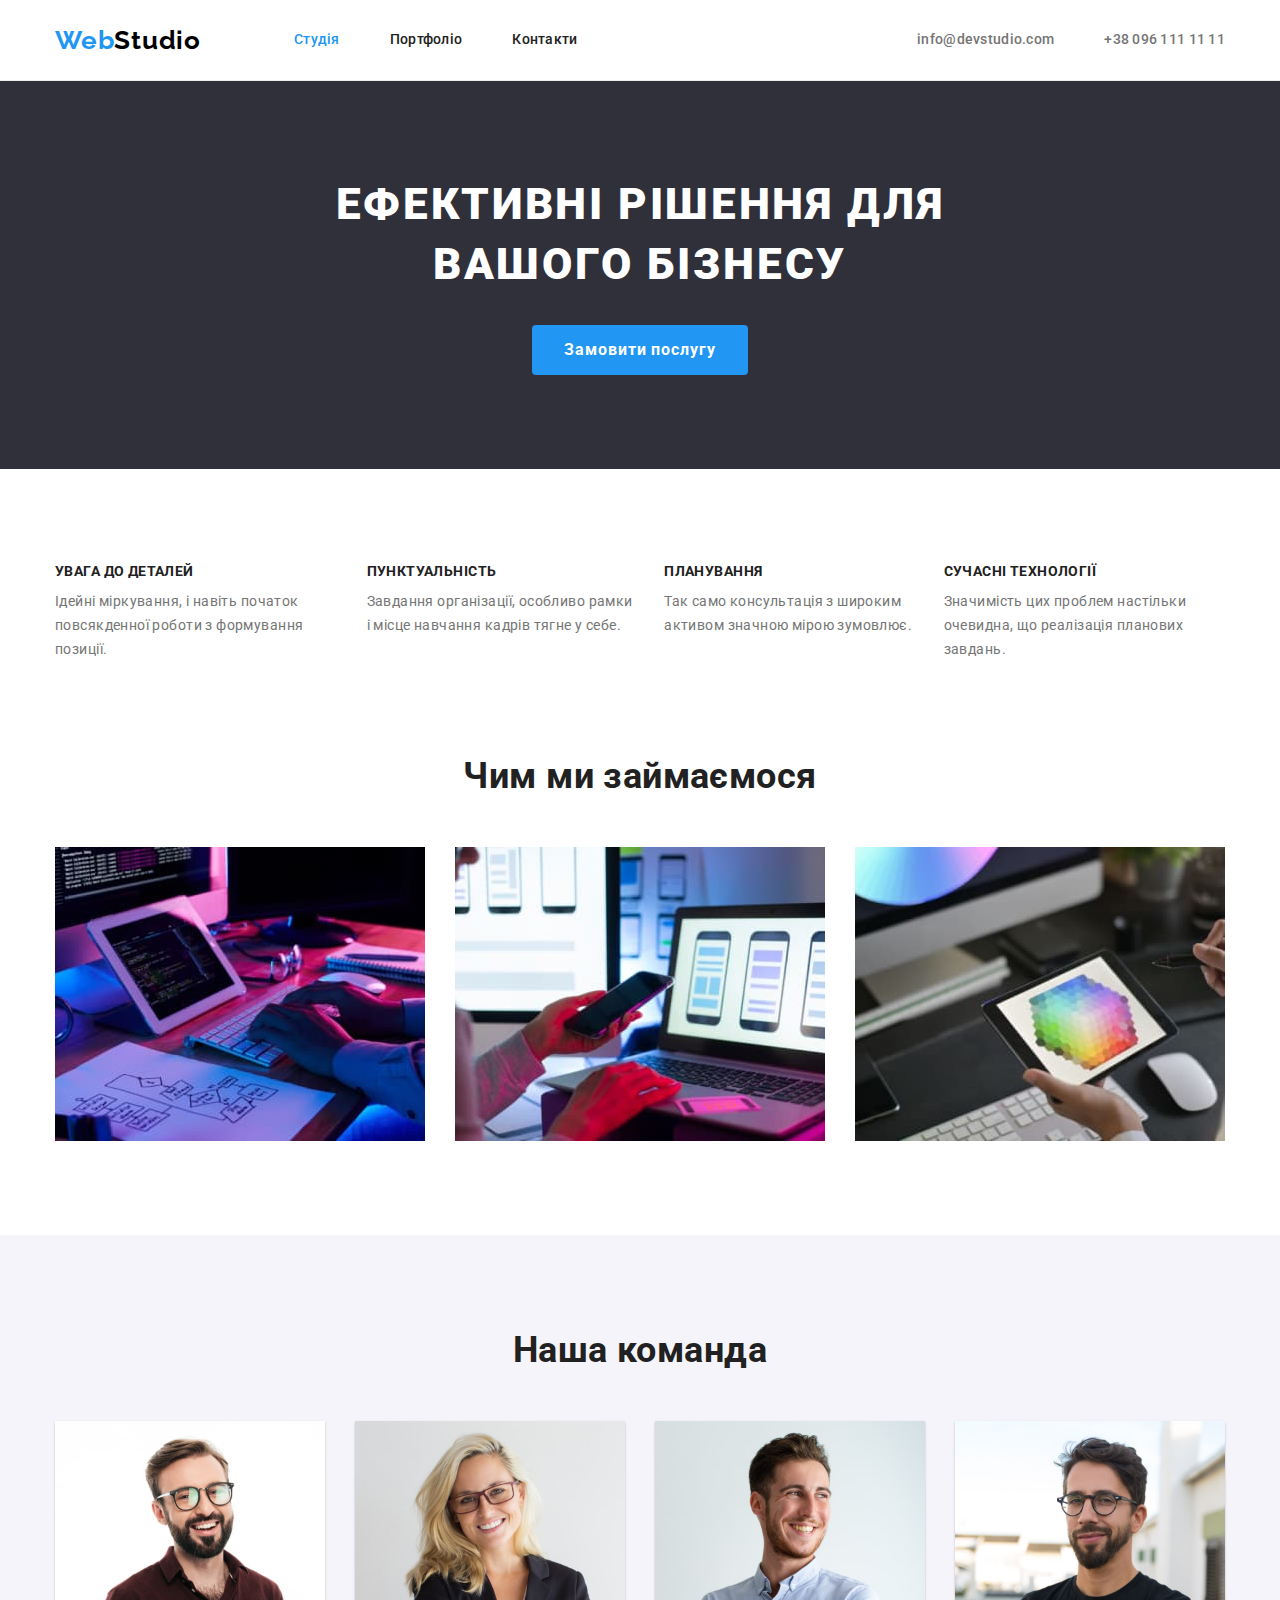
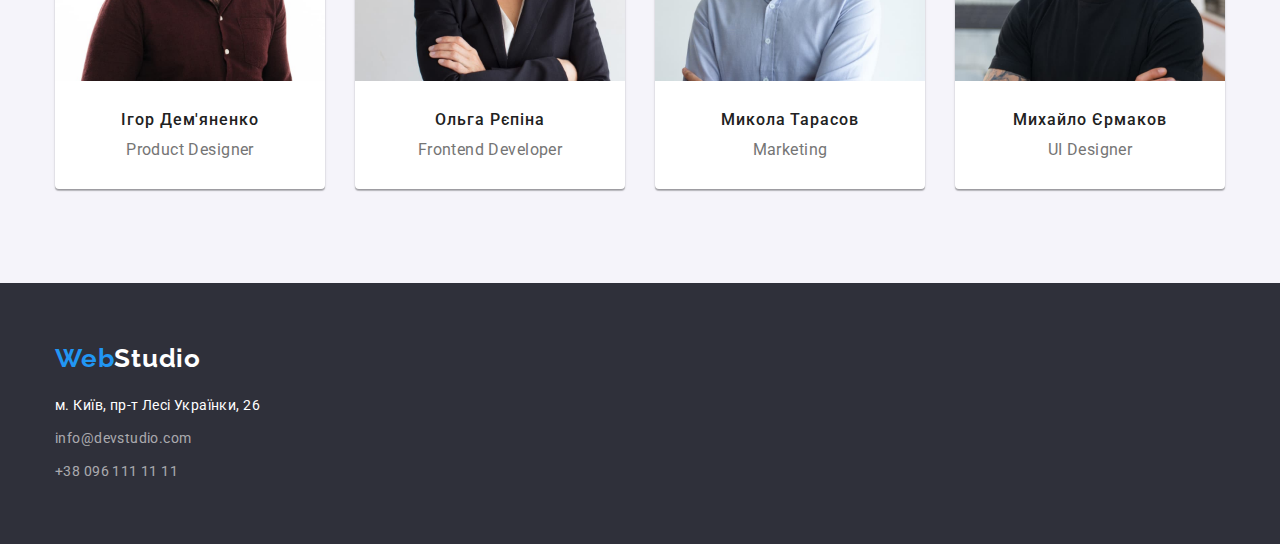
==== commit c854d886: "Міняє налаштування секцій та контейнерів" ====
--- a/index.html
+++ b/index.html
@@ -17,30 +17,29 @@
   </head>
   <body>
     <!-- NAVIGATION -->
-    <header class="section">
+    <header>
       <div class="header-container container">
         <a href="/index.html" class="logo">Web<span class="header-logo-studio">Studio</span> </a>
-        <div class="nav-menu">
-          <nav>
-            <ul class="nav-list">
-              <li class="nav-list-item">
-                <a class="current" href="./index.html">Студія</a>
-              </li>
-              <li class="nav-list-item">
-                <a href="./portfolio.html">Портфоліо</a>
-              </li>
-              <li class="nav-list-item">
-                <a href="#">Контакти</a>
-              </li>
-            </ul>
-          </nav>
-        </div>
-
+        <nav class="nav-menu">
+          <ul class="nav-list">
+            <li class="nav-list-item">
+              <a class="current" href="./index.html">Студія</a>
+            </li>
+            <li class="nav-list-item">
+              <a href="./portfolio.html">Портфоліо</a>
+            </li>
+            <li class="nav-list-item">
+              <a href="#">Контакти</a>
+            </li>
+          </ul>
+        </nav>
         <ul class="contact-menu">
-          <li>
+          <li class="contact-menu-item">
             <a class="contact-link mail" href="mailto:info@devstudio.com">info@devstudio.com</a>
           </li>
-          <li><a class="contact-link" href="tel:+380961111111">+38 096 111 11 11</a></li>
+          <li class="contact-menu-item">
+            <a class="contact-link" href="tel:+380961111111">+38 096 111 11 11</a>
+          </li>
         </ul>
       </div>
     </header>
@@ -48,64 +47,69 @@
     <!-- CONTENT -->
     <main>
       <!-- Герой -->
-      <div class="hero">
-        <h1 class="hero-title">Ефективні рішення для вашого бізнесу</h1>
-        <button class="hero-btn btn" type="button">Замовити послугу</button>
+      <div class="hero section">
+        <div class="container">
+          <h1 class="hero-title">Ефективні рішення для вашого бізнесу</h1>
+          <button class="hero-btn btn" type="button">Замовити послугу</button>
+        </div>
       </div>
 
       <!-- FEATURES -->
       <section class="features section">
         <h2 class="visually-hidden">Особливості</h2>
         <!-- Список особливостей -->
-        <div class="container"></div>
-        <ul class="features-list container">
-          <li class="features-list-item outline">
-            <h3 class="title">Увага до деталей</h3>
-            <p class="text">
-              Ідейні міркування, і навіть початок повсякденної роботи з формування позиції.
-            </p>
-          </li>
-          <li class="features-list-item outline">
-            <h3 class="title">Пунктуальність</h3>
-            <p class="text">
-              Завдання організації, особливо рамки і місце навчання кадрів тягне у себе.
-            </p>
-          </li>
-          <li class="features-list-item outline">
-            <h3 class="title">Планування</h3>
-            <p class="ext">Так само консультація з широким активом значною мірою зумовлює.</p>
-          </li>
-          <li class="features-list-item outline">
-            <h3 class="title">Cучасні технології</h3>
-            <p class="text">
-              Значимість цих проблем настільки очевидна, що реалізація планових завдань.
-            </p>
-          </li>
-        </ul>
+        <div class="container">
+          <ul class="features-list">
+            <li class="features-list-item">
+              <h3 class="title">Увага до деталей</h3>
+              <p class="text">
+                Ідейні міркування, і навіть початок повсякденної роботи з формування позиції.
+              </p>
+            </li>
+            <li class="features-list-item">
+              <h3 class="title">Пунктуальність</h3>
+              <p class="text">
+                Завдання організації, особливо рамки і місце навчання кадрів тягне у себе.
+              </p>
+            </li>
+            <li class="features-list-item">
+              <h3 class="title">Планування</h3>
+              <p class="text">Так само консультація з широким активом значною мірою зумовлює.</p>
+            </li>
+            <li class="features-list-item">
+              <h3 class="title">Cучасні технології</h3>
+              <p class="text">
+                Значимість цих проблем настільки очевидна, що реалізація планових завдань.
+              </p>
+            </li>
+          </ul>
+        </div>
       </section>
+
       <!-- Чим займаємося -->
-
       <section class="our-works section">
-        <h2 class="our-works title">Чим ми займаємося</h2>
-        <ul class="our-works-list">
-          <li class="list-item">
-            <img src="./images/img1.jpg" width="370" alt="<Будує структуру сайту" />
-          </li>
-          <li class="list-item">
-            <img src="./images/img2.jpg" width="370" alt="<Перевіряє адаптивність" />
-          </li>
-          <li class="list-item">
-            <img src="./images/img3.jpg" width="370" alt="<підбирає кольорову гамму" />
-          </li>
-        </ul>
+        <div class="container">
+          <h2 class="our-works title">Чим ми займаємося</h2>
+          <ul class="our-works-list">
+            <li class="list-item">
+              <img src="./images/img1.jpg" width="370" alt="<Будує структуру сайту" />
+            </li>
+            <li class="list-item">
+              <img src="./images/img2.jpg" width="370" alt="<Перевіряє адаптивність" />
+            </li>
+            <li class="list-item">
+              <img src="./images/img3.jpg" width="370" alt="<підбирає кольорову гамму" />
+            </li>
+          </ul>
+        </div>
       </section>
 
       <!-- TEAM -->
       <section class="team section">
-        <h2 class="team title">Наша команда</h2>
-        <ul class="team-list">
-          <li class="team-list-item">
-            <article class="card">
+        <div class="container">
+          <h2 class="team title">Наша команда</h2>
+          <ul class="team-list">
+            <li class="team-list-item">
               <img
                 class="card-img"
                 src="./images/img4.jpg"
@@ -116,19 +120,15 @@
                 <h3 class="card-title">Ігор Дем'яненко</h3>
                 <p class="card-text">Product Designer</p>
               </div>
-            </article>
-          </li>
-          <li class="team-list-item">
-            <article class="card">
+            </li>
+            <li class="team-list-item">
               <img class="card-img" src="./images/img5.jpg" width="270" alt="Фото Ольги Рєпіної" />
               <div class="card-text-container">
                 <h3 class="card-title">Ольга Рєпіна</h3>
                 <p class="card-text">Frontend Developer</p>
               </div>
-            </article>
-          </li>
-          <li class="team-list-item">
-            <article class="card">
+            </li>
+            <li class="team-list-item">
               <img
                 class="card-img"
                 src="./images/img6.jpg"
@@ -139,10 +139,8 @@
                 <h3 class="card-title">Микола Тарасов</h3>
                 <p class="card-text">Marketing</p>
               </div>
-            </article>
-          </li>
-          <li class="team-list-item">
-            <article class="card">
+            </li>
+            <li class="team-list-item">
               <img
                 class="card-img"
                 src="./images/img7.jpg"
@@ -153,15 +151,15 @@
                 <h3 class="card-title">Михайло Єрмаков</h3>
                 <p class="card-text">UI Designer</p>
               </div>
-            </article>
-          </li>
-        </ul>
+            </li>
+          </ul>
+        </div>
       </section>
     </main>
 
     <!-- FOOTER -->
     <footer>
-      <div class="section">
+      <div class="container">
         <a href="/index.html" class="logo"> Web<span class="footer-logo-studio">Studio</span> </a>
         <address>
           <ul class="address-list">
--- a/css/styles.css
+++ b/css/styles.css
@@ -3,11 +3,11 @@
   --text-color: #757575;
   --blue-color: #2196f3;
   --white-color: #ffffff;
-  --background-white: #f5f5f5;
+  --background-white: #ffffff;
   --background-gray: #f5f4fa;
   --footer-color: #2f303a;
   --address-color: rgba(255, 255, 255, 0.6);
-  --outline: 2px solid tomato;
+  --outline: 0px solid tomato;
   --logo-black-color: #000000;
   --hover-hero-btn-color: #188ce8;
   --s: #eeeeee;
@@ -27,6 +27,7 @@
 
 a {
   text-decoration: none;
+  color: var(--title-black-color);
 }
 
 ul {
@@ -41,11 +42,16 @@
   letter-spacing: 0.03em;
 
   color: var(--text-color);
+  background-color: var(--background-white);
 }
 button {
+  display: block;
   font-family: roboto, sans-serif;
-}
-
+  cursor: pointer;
+  border: none;
+  border-radius: 4px;
+}
+h1,
 h2,
 h3,
 h4,
@@ -61,8 +67,10 @@
   line-height: 1.17;
   margin-bottom: 50px;
 }
-li img {
+img {
   display: block;
+  max-width: 100%;
+  height: auto;
 }
 
 .visually-hidden {
@@ -79,25 +87,24 @@
   overflow: hidden;
 }
 
-.section {
+.container {
+  /* ------------------- */
   width: 1200px;
   padding-left: 15px;
   padding-right: 15px;
-
-  outline: var(--outline);
-
   margin-left: auto;
   margin-right: auto;
-}
-.container {
-  display: flex;
+
+  outline: var(--outline);
 }
 .outline {
   outline: var(--outline);
 }
 
 /* HEADER */
-
+header {
+  border-bottom: 1px solid #ececec;
+}
 .logo {
   font-family: Raleway, sans-serif;
   font-weight: 700;
@@ -111,20 +118,16 @@
   color: var(--logo-black-color);
 }
 
+.nav-list-item a {
+  display: block;
+  padding-top: 32px;
+  padding-bottom: 32px;
+}
 .nav-list-item {
-  margin-top: 32px;
-  margin-bottom: 32px;
-
   font-weight: 500;
   font-size: 14px;
   line-height: 1.14;
   letter-spacing: 0.02em;
-
-  color: var(--title-black-color);
-}
-.nav-list-item a {
-  padding-top: 32px;
-  padding-bottom: 32px;
 }
 .nav-list-item:not(:first-child) {
   margin-left: 50px;
@@ -136,6 +139,14 @@
 }
 .contact-menu a {
   color: var(--text-color);
+}
+.contact-menu {
+  margin-left: auto;
+
+  font-weight: 500;
+  font-size: 14px;
+  line-height: 1.14;
+  letter-spacing: 0.02em;
 }
 .nav-menu a:hover,
 .nav-menu a:focus,
@@ -151,17 +162,22 @@
 .nav-menu {
   display: flex;
   margin-left: 93px;
-  margin-right: auto;
+}
+.contact-menu-item:not(:last-child) {
+  margin-right: 50px;
 }
 .mail {
-  margin-right: 50px;
+  margin-left: auto;
 }
 .header-container {
+  display: flex;
   align-items: center;
 }
 /** ====================================HERO=================================== */
 .hero-title {
-  margin: 0;
+  width: 696px;
+  margin-left: auto;
+  margin-right: auto;
 
   font-weight: 900;
   font-size: 44px;
@@ -179,8 +195,7 @@
 }
 .hero-btn {
   min-width: 216px;
-  height: 50px;
-
+  padding: 10px 32px;
   font-weight: 700;
   font-size: 16px;
   line-height: 1.875;
@@ -205,6 +220,9 @@
 }
 
 /** ====================================FEATURES=============================*/
+.features-list {
+  display: flex;
+}
 .features-list-item {
   display: block;
   width: calc((100% - 30 * 3) / 4);
@@ -229,16 +247,20 @@
 
   color: var(--text-color);
 }
-section {
+.section {
   padding: 94px 0;
 }
 
 /** =================================OUR-WORKS=============================== */
+.our-works {
+  padding-top: 0;
+}
 .our-works.title {
   text-align: center;
 }
 .our-works-list {
   display: flex;
+  justify-content: center;
 }
 .list-item:not(:last-child) {
   margin-right: 30px;
@@ -252,6 +274,14 @@
 }
 .team-list {
   display: flex;
+}
+.team-list-item {
+  background: var(--background-white);
+  /* material shadow v1 */
+
+  box-shadow: 0px 1px 3px rgba(0, 0, 0, 0.12), 0px 1px 1px rgba(0, 0, 0, 0.14),
+    0px 2px 1px rgba(0, 0, 0, 0.2);
+  border-radius: 0px 0px 4px 4px;
 }
 
 .team-list-item:not(:last-child) {
@@ -274,7 +304,6 @@
   padding-top: 30px;
   padding-bottom: 30px;
   text-align: center;
-  background-color: var(--white-color);
 }
 
 /** ========================================FOOTER================================== */
@@ -291,6 +320,8 @@
 }
 .map-link {
   color: #ffffff;
+}
+.address-list-item {
   line-height: 1.71;
 }
 footer .logo {
@@ -315,14 +346,14 @@
   height: 38px;
 
   padding: 6px 22px;
-  margin-bottom: 50px;
 
   color: var(--title-black-color);
   background: var(--background-gray);
 }
 .filter-list {
-  margin-left: auto;
-  margin-right: auto;
+  display: flex;
+  justify-content: center;
+  margin-bottom: 50px;
 }
 .filter-list-item:not(:last-child) {
   margin-right: 8px;
@@ -348,6 +379,7 @@
   color: var(--text-color);
 }
 .works-list {
+  display: flex;
   flex-wrap: wrap;
 }
 .works-list-item:not(:nth-child(3n + 3)) {
@@ -362,5 +394,7 @@
   color: var(--white-color);
 }
 .title-container {
-  margin: 20px 24px;
-}
+  padding: 20px 24px;
+  background: #ffffff;
+  border: 1px solid #eeeeee;
+}
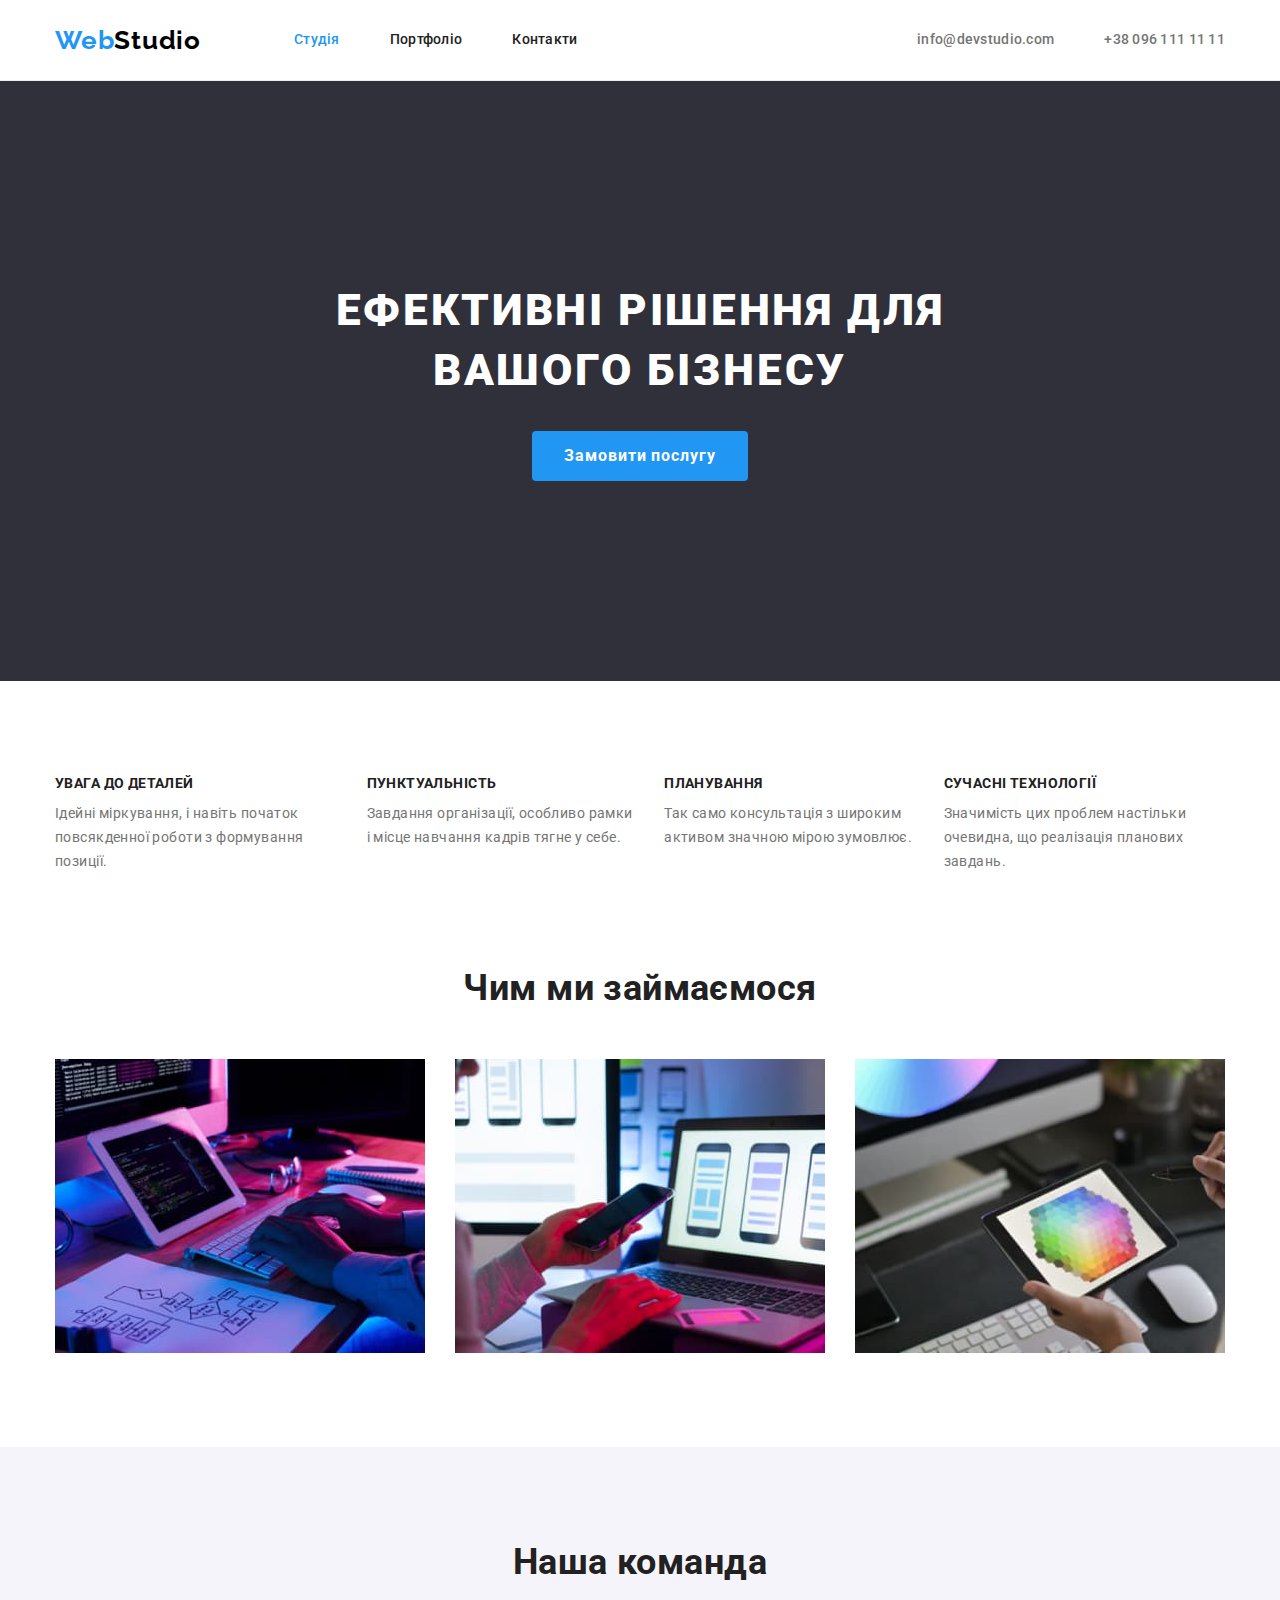
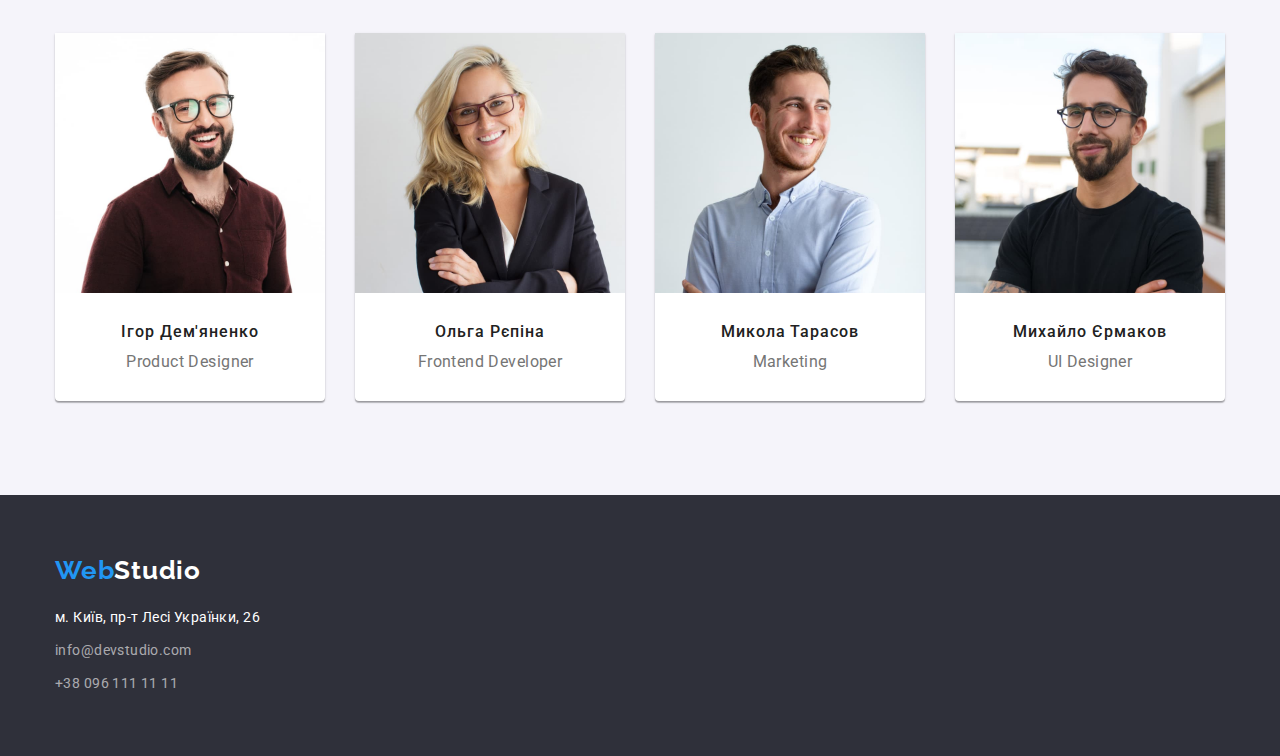
==== commit fa52b1ec: "видаляє клас" ====
--- a/index.html
+++ b/index.html
@@ -47,7 +47,7 @@
     <!-- CONTENT -->
     <main>
       <!-- Герой -->
-      <div class="hero section">
+      <div class="hero">
         <div class="container">
           <h1 class="hero-title">Ефективні рішення для вашого бізнесу</h1>
           <button class="hero-btn btn" type="button">Замовити послугу</button>
